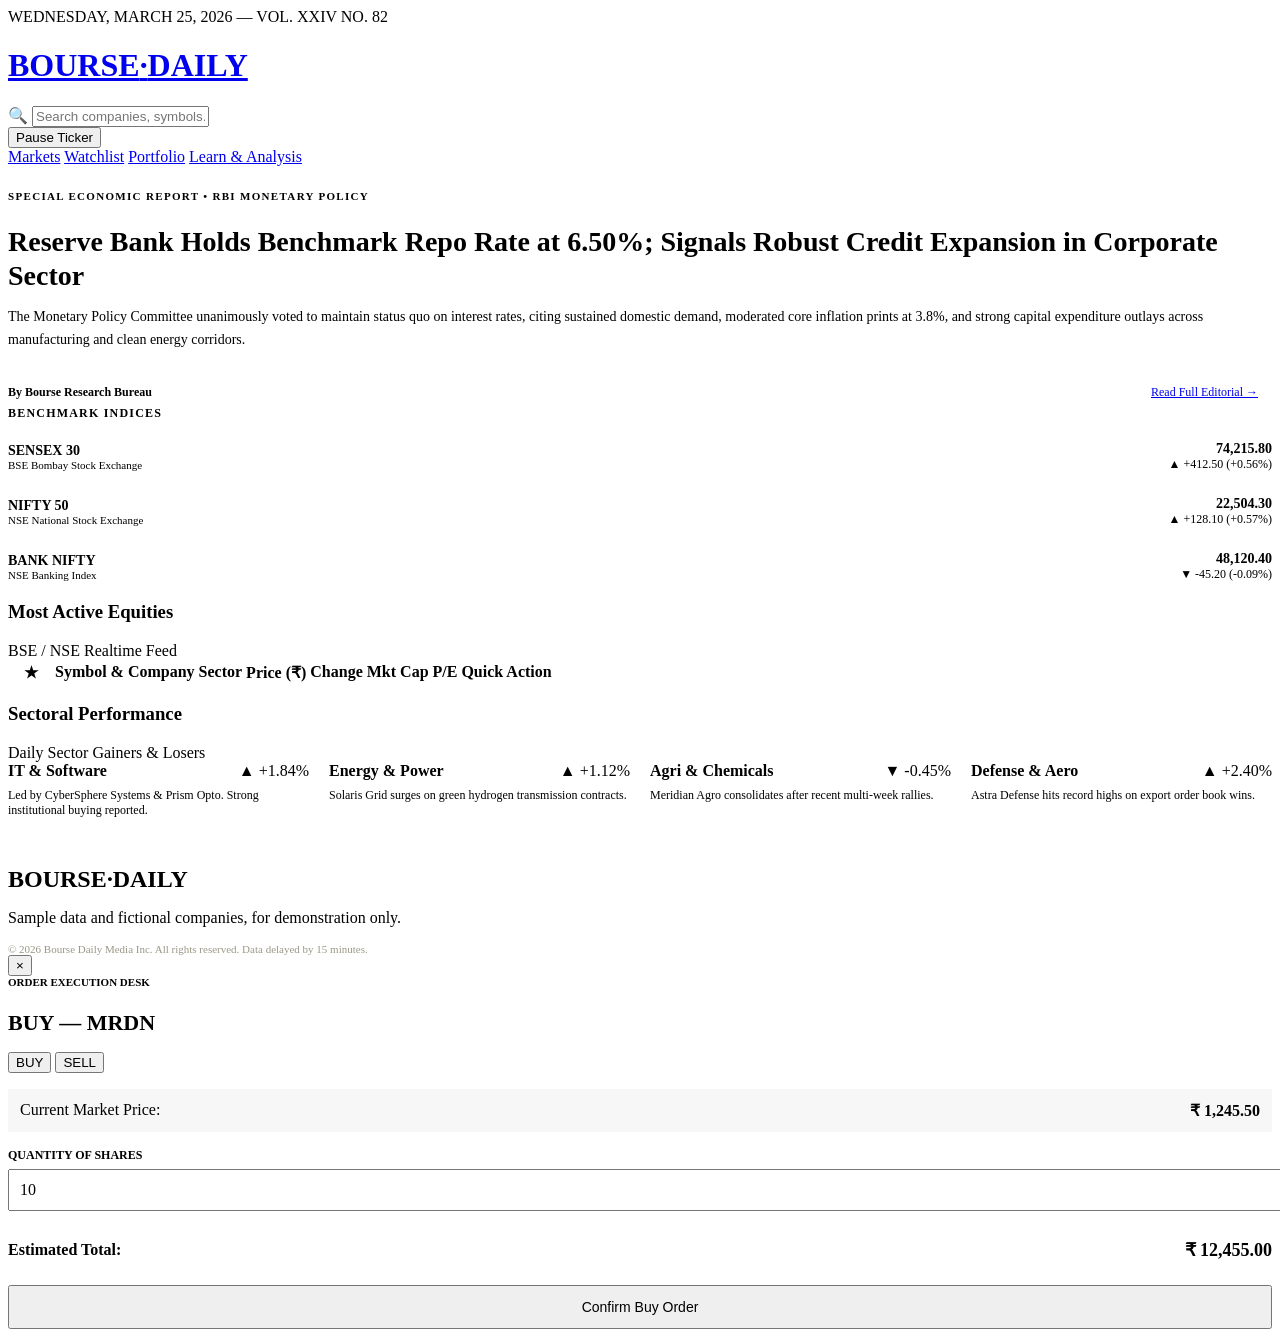
==== index.html @ 10e19539 "feat: build index.html home page with ticker, masthead, and market indices" ====
<!DOCTYPE html>
<html lang="en">
<head>
  <meta charset="UTF-8">
  <meta name="viewport" content="width=device-width, initial-scale=1.0">
  <title>BOURSE·DAILY — Financial Chronicle & Markets</title>
  <link rel="preconnect" href="https://fonts.googleapis.com">
  <link rel="preconnect" href="https://fonts.gstatic.com" crossorigin>
  <link href="https://fonts.googleapis.com/css2?family=IBM+Plex+Mono:wght@400;500;600&family=Inter:wght@400;500;600;700&family=Lora:ital,wght@0,400;0,600;0,700;1,400&family=Playfair+Display:ital,wght@0,700;0,900;1,700&display=swap" rel="stylesheet">
  <link rel="stylesheet" href="css/styles.css">
  <link rel="stylesheet" href="code/animations.css">
</head>
<body>

  <!-- TICKER BAR -->
  <div class="ticker-bar">
    <div class="ticker-track" id="ticker-track">
      <!-- Populated by JS -->
    </div>
  </div>

  <!-- MASTHEAD -->
  <header class="mast">
    <div class="wrap">
      <div class="mast-top">
        <div class="mast-date" id="current-date">WEDNESDAY, MARCH 25, 2026 — VOL. XXIV NO. 82</div>
        <a href="index.html" class="logo-link">
          <h1 class="logo">BOURSE<i>·</i>DAILY</h1>
        </a>
        <div class="mast-actions">
          <div class="search-box">
            <span class="search-icon">🔍</span>
            <input type="text" id="search-input" class="search-input" placeholder="Search companies, symbols..." autocomplete="off">
            <div id="search-dropdown" class="search-dropdown"></div>
          </div>
          <button id="sim-pause-btn" class="btn">Pause Ticker</button>
        </div>
      </div>
      <nav class="nav-bar">
        <a href="index.html" class="nav-link active">Markets</a>
        <a href="watchlist.html" class="nav-link">Watchlist</a>
        <a href="watchlist.html#portfolio" class="nav-link">Portfolio</a>
        <a href="learn.html" class="nav-link">Learn & Analysis</a>
      </nav>
    </div>
  </header>

  <!-- MAIN CONTENT -->
  <main class="wrap" style="padding-top: 24px; padding-bottom: 48px;">
    
    <!-- MARKET INDICES & LEAD STORY -->
    <div class="hero-grid">
      <!-- Lead Story Box -->
      <div class="box" style="display:flex; flex-direction:column; justify-content:space-between;">
        <div>
          <div style="font-size:11px; font-weight:600; letter-spacing:0.12em; text-transform:uppercase; color:var(--loss); margin-bottom:8px;">
            SPECIAL ECONOMIC REPORT • RBI MONETARY POLICY
          </div>
          <h2 class="serif" style="font-size: 28px; line-height: 1.2; margin-bottom: 12px;">
            Reserve Bank Holds Benchmark Repo Rate at 6.50%; Signals Robust Credit Expansion in Corporate Sector
          </h2>
          <p style="color: var(--mute); font-size: 14px; line-height: 1.6; margin-bottom: 16px;">
            The Monetary Policy Committee unanimously voted to maintain status quo on interest rates, citing sustained domestic demand, moderated core inflation prints at 3.8%, and strong capital expenditure outlays across manufacturing and clean energy corridors.
          </p>
        </div>
        <div style="display:flex; justify-content:space-between; align-items:center; border-top:1px dotted var(--line-color); padding-top:12px;">
          <span style="font-size:12px; font-weight:600;">By Bourse Research Bureau</span>
          <a href="learn.html" class="btn primary" style="padding: 6px 14px; font-size: 12px;">Read Full Editorial →</a>
        </div>
      </div>

      <!-- Market Indices Box -->
      <div class="box">
        <div style="font-size:12px; font-weight:600; text-transform:uppercase; letter-spacing:0.1em; border-bottom:1.5px solid var(--ink); padding-bottom:8px; margin-bottom:12px;">
          Benchmark Indices
        </div>
        <div style="display:flex; flex-direction:column; gap:14px;">
          <div style="display:flex; justify-content:space-between; align-items:center; border-bottom:1px dotted var(--line-color); padding-bottom:10px;">
            <div>
              <div style="font-weight:700; font-size:14px;">SENSEX 30</div>
              <div style="font-size:11px; color:var(--mute);">BSE Bombay Stock Exchange</div>
            </div>
            <div style="text-align:right;">
              <div class="mono" style="font-weight:600; font-size:14px;" data-price-symbol="SENSEX">74,215.80</div>
              <div class="mono up" style="font-size:12px;" data-change-symbol="SENSEX">▲ +412.50 (+0.56%)</div>
            </div>
          </div>
          <div style="display:flex; justify-content:space-between; align-items:center; border-bottom:1px dotted var(--line-color); padding-bottom:10px;">
            <div>
              <div style="font-weight:700; font-size:14px;">NIFTY 50</div>
              <div style="font-size:11px; color:var(--mute);">NSE National Stock Exchange</div>
            </div>
            <div style="text-align:right;">
              <div class="mono" style="font-weight:600; font-size:14px;" data-price-symbol="NIFTY">22,504.30</div>
              <div class="mono up" style="font-size:12px;" data-change-symbol="NIFTY">▲ +128.10 (+0.57%)</div>
            </div>
          </div>
          <div style="display:flex; justify-content:space-between; align-items:center;">
            <div>
              <div style="font-weight:700; font-size:14px;">BANK NIFTY</div>
              <div style="font-size:11px; color:var(--mute);">NSE Banking Index</div>
            </div>
            <div style="text-align:right;">
              <div class="mono" style="font-weight:600; font-size:14px;" data-price-symbol="BANKNIFTY">48,120.40</div>
              <div class="mono dn" style="font-size:12px;" data-change-symbol="BANKNIFTY">▼ -45.20 (-0.09%)</div>
            </div>
          </div>
        </div>
      </div>
    </div>

    <!-- ACTIVE STOCKS SECTION -->
    <div class="sec-head">
      <h3 class="sec-title">Most Active Equities</h3>
      <span class="sec-meta">BSE / NSE Realtime Feed</span>
    </div>

    <div class="box" style="padding: 0; overflow-x: auto;">
      <table>
        <thead>
          <tr>
            <th style="width: 40px;">★</th>
            <th>Symbol & Company</th>
            <th>Sector</th>
            <th style="text-align: right;">Price (₹)</th>
            <th style="text-align: right;">Change</th>
            <th style="text-align: right;">Mkt Cap</th>
            <th style="text-align: right;">P/E</th>
            <th style="text-align: center;">Quick Action</th>
          </tr>
        </thead>
        <tbody id="home-stocks-tbody">
          <!-- Populated by JS -->
        </tbody>
      </table>
    </div>

    <!-- MARKET SECTORS OVERVIEW -->
    <div class="sec-head">
      <h3 class="sec-title">Sectoral Performance</h3>
      <span class="sec-meta">Daily Sector Gainers & Losers</span>
    </div>

    <div style="display: grid; grid-template-columns: repeat(auto-fit, minmax(280px, 1fr)); gap: 20px;">
      <div class="box">
        <div style="display:flex; justify-content:space-between; align-items:center; margin-bottom:8px;">
          <strong>IT & Software</strong>
          <span class="mono up">▲ +1.84%</span>
        </div>
        <div style="font-size:12px; color:var(--mute);">Led by CyberSphere Systems & Prism Opto. Strong institutional buying reported.</div>
      </div>
      <div class="box">
        <div style="display:flex; justify-content:space-between; align-items:center; margin-bottom:8px;">
          <strong>Energy & Power</strong>
          <span class="mono up">▲ +1.12%</span>
        </div>
        <div style="font-size:12px; color:var(--mute);">Solaris Grid surges on green hydrogen transmission contracts.</div>
      </div>
      <div class="box">
        <div style="display:flex; justify-content:space-between; align-items:center; margin-bottom:8px;">
          <strong>Agri & Chemicals</strong>
          <span class="mono dn">▼ -0.45%</span>
        </div>
        <div style="font-size:12px; color:var(--mute);">Meridian Agro consolidates after recent multi-week rallies.</div>
      </div>
      <div class="box">
        <div style="display:flex; justify-content:space-between; align-items:center; margin-bottom:8px;">
          <strong>Defense & Aero</strong>
          <span class="mono up">▲ +2.40%</span>
        </div>
        <div style="font-size:12px; color:var(--mute);">Astra Defense hits record highs on export order book wins.</div>
      </div>
    </div>

  </main>

  <!-- FOOTER -->
  <footer>
    <div class="wrap">
      <div class="serif" style="font-size: 24px; font-weight: 700;">BOURSE<i>·</i>DAILY</div>
      <p class="legal">Sample data and fictional companies, for demonstration only.</p>
      <div style="font-size: 11px; color: #9B9886; margin-top: 8px;">© 2026 Bourse Daily Media Inc. All rights reserved. Data delayed by 15 minutes.</div>
    </div>
  </footer>

  <!-- BUY / SELL MODAL -->
  <div id="trade-modal" class="modal-backdrop">
    <div class="modal">
      <button id="modal-close" class="modal-close">×</button>
      <div style="font-size: 11px; font-weight: 600; text-transform: uppercase; color: var(--mute); margin-bottom: 4px;">Order Execution Desk</div>
      <h3 id="modal-title" class="serif" style="font-size: 22px; margin-bottom: 16px;">BUY — MRDN</h3>
      
      <div class="btn-group" style="width: 100%; margin-bottom: 16px;">
        <button id="tab-buy" class="active" style="flex:1;">BUY</button>
        <button id="tab-sell" style="flex:1;">SELL</button>
      </div>

      <div style="display:flex; justify-content:space-between; align-items:center; margin-bottom: 16px; padding: 12px; background: rgba(0,0,0,0.03); border: 1px solid var(--ink);">
        <span>Current Market Price:</span>
        <strong id="modal-price" class="mono" style="font-size: 16px;">₹ 1,245.50</strong>
      </div>

      <div style="margin-bottom: 16px;">
        <label style="display:block; font-size: 12px; font-weight: 600; margin-bottom: 6px;">QUANTITY OF SHARES</label>
        <input type="number" id="trade-qty" value="10" min="1" class="search-input" style="width: 100%; padding: 10px; font-family:var(--font-mono); font-size:16px;">
      </div>

      <div style="display:flex; justify-content:space-between; align-items:center; margin-bottom: 24px; padding-top: 12px; border-top: 1px dotted var(--line-color);">
        <span style="font-weight: 600;">Estimated Total:</span>
        <strong id="trade-total" class="mono" style="font-size: 18px; color: var(--ink);">₹ 12,455.00</strong>
      </div>

      <button id="submit-trade-btn" class="btn primary" style="width: 100%; padding: 12px; font-size: 14px;">Confirm Buy Order</button>
    </div>
  </div>

  <!-- SCRIPTS -->
  <script src="js/data.js"></script>
  <script src="js/charts.js"></script>
  <script src="code/animations.js"></script>
  <script>
    // Populate Ticker
    const tickerTrack = document.getElementById('ticker-track');
    if (tickerTrack && window.BourseData) {
      const items = BourseData.companies.map(c => `
        <div class="ticker-item">
          <span class="symbol">${c.symbol}</span>
          <span class="price mono" data-price-symbol="${c.symbol}">₹ ${BourseData.formatINR(c.price)}</span>
          <span class="chg ${c.change >= 0 ? 'up' : 'dn'}" data-change-symbol="${c.symbol}">${c.change >= 0 ? '▲' : '▼'} ${c.change >= 0 ? '+' : ''}${BourseData.formatINR(c.change)}</span>
        </div>
      `).join('');
      // Duplicate for infinite seamless scroll
      tickerTrack.innerHTML = items + items;
    }

    // Populate Home stocks table
    const tbody = document.getElementById('home-stocks-tbody');
    if (tbody && window.BourseData) {
      const watchlist = BourseData.Store.getWatchlist();
      tbody.innerHTML = BourseData.companies.map(c => {
        const isStarred = watchlist.includes(c.symbol);
        return `
          <tr>
            <td>
              <button class="star-btn ${isStarred ? 'starred' : ''}" data-symbol="${c.symbol}">${isStarred ? '★' : '☆'}</button>
            </td>
            <td>
              <a href="stock.html?symbol=${c.symbol}" style="text-decoration:none; color:var(--ink);">
                <strong class="mono">${c.symbol}</strong> — ${c.name}
              </a>
            </td>
            <td>${c.sector}</td>
            <td style="text-align: right;" class="mono" data-price-symbol="${c.symbol}">${BourseData.formatINR(c.price)}</td>
            <td style="text-align: right;" data-change-symbol="${c.symbol}">${BourseData.formatChange(c.change, c.changePct)}</td>
            <td style="text-align: right;" class="mono">₹ ${c.mCap}</td>
            <td style="text-align: right;" class="mono">${c.pe}</td>
            <td style="text-align: center;">
              <button class="btn" style="padding: 4px 10px; font-size: 11px;" data-trade-action="BUY" data-symbol="${c.symbol}">Trade</button>
            </td>
          </tr>
        `;
      }).join('');
    }
  </script>
</body>
</html>
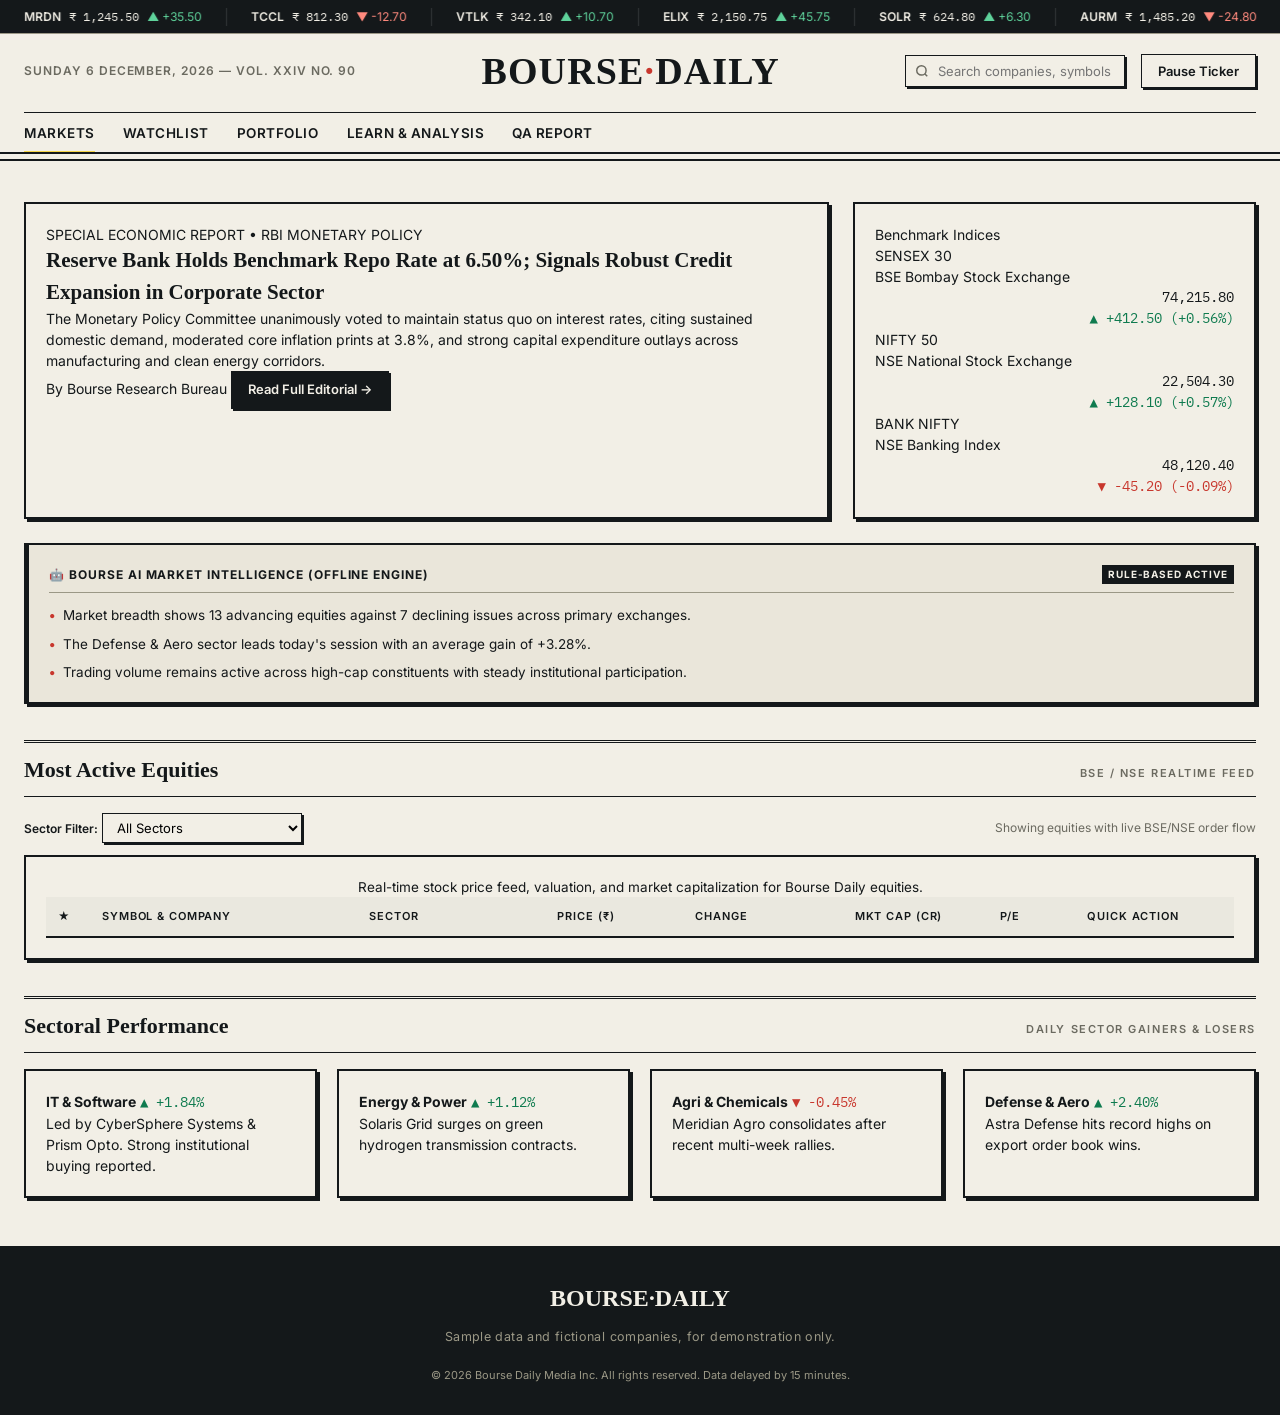
==== commit c45aa160: "feat: implement upgrade spec with AI insights engine and Ask the Analyst tool" ====
--- a/index.html
+++ b/index.html
@@ -3,130 +3,156 @@
 <head>
   <meta charset="UTF-8">
   <meta name="viewport" content="width=device-width, initial-scale=1.0">
-  <title>BOURSE·DAILY — Financial Chronicle & Markets</title>
+  <title>BOURSE·DAILY — Indian Share Market & Financial Intelligence</title>
   <link rel="preconnect" href="https://fonts.googleapis.com">
   <link rel="preconnect" href="https://fonts.gstatic.com" crossorigin>
-  <link href="https://fonts.googleapis.com/css2?family=IBM+Plex+Mono:wght@400;500;600&family=Inter:wght@400;500;600;700&family=Lora:ital,wght@0,400;0,600;0,700;1,400&family=Playfair+Display:ital,wght@0,700;0,900;1,700&display=swap" rel="stylesheet">
+  <link href="https://fonts.googleapis.com/css2?family=IBM+Plex+Mono:wght@400;500;600&family=Inter:wght@400;500;600;700&family=Playfair+Display:ital,wght@0,700;0,900;1,700&display=swap" rel="stylesheet">
   <link rel="stylesheet" href="css/styles.css">
   <link rel="stylesheet" href="code/animations.css">
 </head>
 <body>
 
+  <!-- SKIP TO CONTENT -->
+  <a href="#main-content" class="skip-link">Skip to main content</a>
+
   <!-- TICKER BAR -->
-  <div class="ticker-bar">
-    <div class="ticker-track" id="ticker-track">
-      <!-- Populated by JS -->
-    </div>
+  <div class="ticker-bar" aria-label="Market Ticker">
+    <div class="ticker-track" id="ticker-track"></div>
   </div>
 
   <!-- MASTHEAD -->
-  <header class="mast">
+  <header class="mast" role="banner">
     <div class="wrap">
       <div class="mast-top">
         <div class="mast-date" id="current-date">WEDNESDAY, MARCH 25, 2026 — VOL. XXIV NO. 82</div>
-        <a href="index.html" class="logo-link">
-          <h1 class="logo">BOURSE<i>·</i>DAILY</h1>
+        <a href="index.html" class="logo-link" aria-label="Bourse Daily Home">
+          <span class="logo font-display">BOURSE<i>·</i>DAILY</span>
         </a>
         <div class="mast-actions">
           <div class="search-box">
-            <span class="search-icon">🔍</span>
+            <label for="search-input" class="visually-hidden">Search companies and symbols</label>
+            <svg class="search-svg" width="14" height="14" viewBox="0 0 24 24" fill="none" stroke="currentColor" stroke-width="2.5" aria-hidden="true"><circle cx="11" cy="11" r="8"></circle><line x1="21" y1="21" x2="16.65" y2="16.65"></line></svg>
             <input type="text" id="search-input" class="search-input" placeholder="Search companies, symbols..." autocomplete="off">
-            <div id="search-dropdown" class="search-dropdown"></div>
-          </div>
-          <button id="sim-pause-btn" class="btn">Pause Ticker</button>
-        </div>
-      </div>
-      <nav class="nav-bar">
-        <a href="index.html" class="nav-link active">Markets</a>
+            <div id="search-dropdown" class="search-dropdown" role="listbox"></div>
+          </div>
+          <button id="sim-pause-btn" class="btn" aria-pressed="false">Pause Ticker</button>
+        </div>
+      </div>
+      <nav class="nav-bar" aria-label="Primary">
+        <a href="index.html" class="nav-link active" aria-current="page">Markets</a>
         <a href="watchlist.html" class="nav-link">Watchlist</a>
         <a href="watchlist.html#portfolio" class="nav-link">Portfolio</a>
         <a href="learn.html" class="nav-link">Learn & Analysis</a>
+        <a href="qa.html" class="nav-link">QA Report</a>
       </nav>
     </div>
   </header>
 
   <!-- MAIN CONTENT -->
-  <main class="wrap" style="padding-top: 24px; padding-bottom: 48px;">
+  <main id="main-content" class="wrap main-wrap">
     
     <!-- MARKET INDICES & LEAD STORY -->
     <div class="hero-grid">
       <!-- Lead Story Box -->
-      <div class="box" style="display:flex; flex-direction:column; justify-content:space-between;">
+      <div class="box lead-story-box">
         <div>
-          <div style="font-size:11px; font-weight:600; letter-spacing:0.12em; text-transform:uppercase; color:var(--loss); margin-bottom:8px;">
+          <div class="lead-tag">
             SPECIAL ECONOMIC REPORT • RBI MONETARY POLICY
           </div>
-          <h2 class="serif" style="font-size: 28px; line-height: 1.2; margin-bottom: 12px;">
+          <h2 class="serif lead-headline">
             Reserve Bank Holds Benchmark Repo Rate at 6.50%; Signals Robust Credit Expansion in Corporate Sector
           </h2>
-          <p style="color: var(--mute); font-size: 14px; line-height: 1.6; margin-bottom: 16px;">
+          <p class="lead-desc">
             The Monetary Policy Committee unanimously voted to maintain status quo on interest rates, citing sustained domestic demand, moderated core inflation prints at 3.8%, and strong capital expenditure outlays across manufacturing and clean energy corridors.
           </p>
         </div>
-        <div style="display:flex; justify-content:space-between; align-items:center; border-top:1px dotted var(--line-color); padding-top:12px;">
-          <span style="font-size:12px; font-weight:600;">By Bourse Research Bureau</span>
-          <a href="learn.html" class="btn primary" style="padding: 6px 14px; font-size: 12px;">Read Full Editorial →</a>
+        <div class="lead-footer">
+          <span class="lead-author">By Bourse Research Bureau</span>
+          <a href="learn.html" class="btn primary btn-sm">Read Full Editorial →</a>
         </div>
       </div>
 
       <!-- Market Indices Box -->
-      <div class="box">
-        <div style="font-size:12px; font-weight:600; text-transform:uppercase; letter-spacing:0.1em; border-bottom:1.5px solid var(--ink); padding-bottom:8px; margin-bottom:12px;">
+      <div class="box indices-box">
+        <div class="indices-header">
           Benchmark Indices
         </div>
-        <div style="display:flex; flex-direction:column; gap:14px;">
-          <div style="display:flex; justify-content:space-between; align-items:center; border-bottom:1px dotted var(--line-color); padding-bottom:10px;">
+        <div class="indices-list">
+          <div class="index-row">
             <div>
-              <div style="font-weight:700; font-size:14px;">SENSEX 30</div>
-              <div style="font-size:11px; color:var(--mute);">BSE Bombay Stock Exchange</div>
+              <div class="index-name">SENSEX 30</div>
+              <div class="index-exchange">BSE Bombay Stock Exchange</div>
             </div>
             <div style="text-align:right;">
-              <div class="mono" style="font-weight:600; font-size:14px;" data-price-symbol="SENSEX">74,215.80</div>
-              <div class="mono up" style="font-size:12px;" data-change-symbol="SENSEX">▲ +412.50 (+0.56%)</div>
-            </div>
-          </div>
-          <div style="display:flex; justify-content:space-between; align-items:center; border-bottom:1px dotted var(--line-color); padding-bottom:10px;">
+              <div class="mono index-price" data-price-symbol="SENSEX">74,215.80</div>
+              <div class="mono up index-chg" data-change-symbol="SENSEX">▲ +412.50 (+0.56%)</div>
+            </div>
+          </div>
+          <div class="index-row">
             <div>
-              <div style="font-weight:700; font-size:14px;">NIFTY 50</div>
-              <div style="font-size:11px; color:var(--mute);">NSE National Stock Exchange</div>
+              <div class="index-name">NIFTY 50</div>
+              <div class="index-exchange">NSE National Stock Exchange</div>
             </div>
             <div style="text-align:right;">
-              <div class="mono" style="font-weight:600; font-size:14px;" data-price-symbol="NIFTY">22,504.30</div>
-              <div class="mono up" style="font-size:12px;" data-change-symbol="NIFTY">▲ +128.10 (+0.57%)</div>
-            </div>
-          </div>
-          <div style="display:flex; justify-content:space-between; align-items:center;">
+              <div class="mono index-price" data-price-symbol="NIFTY">22,504.30</div>
+              <div class="mono up index-chg" data-change-symbol="NIFTY">▲ +128.10 (+0.57%)</div>
+            </div>
+          </div>
+          <div class="index-row last">
             <div>
-              <div style="font-weight:700; font-size:14px;">BANK NIFTY</div>
-              <div style="font-size:11px; color:var(--mute);">NSE Banking Index</div>
+              <div class="index-name">BANK NIFTY</div>
+              <div class="index-exchange">NSE Banking Index</div>
             </div>
             <div style="text-align:right;">
-              <div class="mono" style="font-weight:600; font-size:14px;" data-price-symbol="BANKNIFTY">48,120.40</div>
-              <div class="mono dn" style="font-size:12px;" data-change-symbol="BANKNIFTY">▼ -45.20 (-0.09%)</div>
-            </div>
-          </div>
-        </div>
-      </div>
+              <div class="mono index-price" data-price-symbol="BANKNIFTY">48,120.40</div>
+              <div class="mono dn index-chg" data-change-symbol="BANKNIFTY">▼ -45.20 (-0.09%)</div>
+            </div>
+          </div>
+        </div>
+      </div>
+    </div>
+
+    <!-- AI MARKET INSIGHTS CARD -->
+    <div class="box ai-insights-card">
+      <div class="ai-insights-header">
+        <span>🤖 Bourse AI Market Intelligence (Offline Engine)</span>
+        <span class="ai-badge">Rule-Based Active</span>
+      </div>
+      <ul id="market-ai-insights-list" class="ai-insights-list">
+        <!-- Populated by JS -->
+      </ul>
     </div>
 
     <!-- ACTIVE STOCKS SECTION -->
     <div class="sec-head">
-      <h3 class="sec-title">Most Active Equities</h3>
+      <h2 class="sec-title">Most Active Equities</h2>
       <span class="sec-meta">BSE / NSE Realtime Feed</span>
     </div>
 
-    <div class="box" style="padding: 0; overflow-x: auto;">
-      <table>
+    <!-- Table Toolbar: Sector Filter & Sorting -->
+    <div class="table-toolbar">
+      <div class="filter-group">
+        <label for="sector-filter" style="font-size:12px; font-weight:600;">Sector Filter:</label>
+        <select id="sector-filter" class="search-input" style="width: 200px; padding: 5px 10px;">
+          <option value="ALL">All Sectors</option>
+        </select>
+      </div>
+      <div style="font-size:12px; color:var(--mute);">Showing equities with live BSE/NSE order flow</div>
+    </div>
+
+    <div class="box table-box">
+      <table aria-label="Most Active Equities">
+        <caption>Real-time stock price feed, valuation, and market capitalization for Bourse Daily equities.</caption>
         <thead>
           <tr>
-            <th style="width: 40px;">★</th>
-            <th>Symbol & Company</th>
-            <th>Sector</th>
-            <th style="text-align: right;">Price (₹)</th>
-            <th style="text-align: right;">Change</th>
-            <th style="text-align: right;">Mkt Cap</th>
-            <th style="text-align: right;">P/E</th>
-            <th style="text-align: center;">Quick Action</th>
+            <th scope="col" style="width: 44px;">★</th>
+            <th scope="col">Symbol & Company</th>
+            <th scope="col">Sector</th>
+            <th scope="col" style="text-align: right;" aria-sort="none">Price (₹)</th>
+            <th scope="col" style="text-align: right;">Change</th>
+            <th scope="col" style="text-align: right;">Mkt Cap (Cr)</th>
+            <th scope="col" style="text-align: right;">P/E</th>
+            <th scope="col" style="text-align: center;">Quick Action</th>
           </tr>
         </thead>
         <tbody id="home-stocks-tbody">
@@ -137,75 +163,75 @@
 
     <!-- MARKET SECTORS OVERVIEW -->
     <div class="sec-head">
-      <h3 class="sec-title">Sectoral Performance</h3>
+      <h2 class="sec-title">Sectoral Performance</h2>
       <span class="sec-meta">Daily Sector Gainers & Losers</span>
     </div>
 
-    <div style="display: grid; grid-template-columns: repeat(auto-fit, minmax(280px, 1fr)); gap: 20px;">
-      <div class="box">
-        <div style="display:flex; justify-content:space-between; align-items:center; margin-bottom:8px;">
+    <div class="sectors-grid">
+      <div class="box sector-box">
+        <div class="sector-row">
           <strong>IT & Software</strong>
           <span class="mono up">▲ +1.84%</span>
         </div>
-        <div style="font-size:12px; color:var(--mute);">Led by CyberSphere Systems & Prism Opto. Strong institutional buying reported.</div>
-      </div>
-      <div class="box">
-        <div style="display:flex; justify-content:space-between; align-items:center; margin-bottom:8px;">
+        <div class="sector-desc">Led by CyberSphere Systems & Prism Opto. Strong institutional buying reported.</div>
+      </div>
+      <div class="box sector-box">
+        <div class="sector-row">
           <strong>Energy & Power</strong>
           <span class="mono up">▲ +1.12%</span>
         </div>
-        <div style="font-size:12px; color:var(--mute);">Solaris Grid surges on green hydrogen transmission contracts.</div>
-      </div>
-      <div class="box">
-        <div style="display:flex; justify-content:space-between; align-items:center; margin-bottom:8px;">
+        <div class="sector-desc">Solaris Grid surges on green hydrogen transmission contracts.</div>
+      </div>
+      <div class="box sector-box">
+        <div class="sector-row">
           <strong>Agri & Chemicals</strong>
           <span class="mono dn">▼ -0.45%</span>
         </div>
-        <div style="font-size:12px; color:var(--mute);">Meridian Agro consolidates after recent multi-week rallies.</div>
-      </div>
-      <div class="box">
-        <div style="display:flex; justify-content:space-between; align-items:center; margin-bottom:8px;">
+        <div class="sector-desc">Meridian Agro consolidates after recent multi-week rallies.</div>
+      </div>
+      <div class="box sector-box">
+        <div class="sector-row">
           <strong>Defense & Aero</strong>
           <span class="mono up">▲ +2.40%</span>
         </div>
-        <div style="font-size:12px; color:var(--mute);">Astra Defense hits record highs on export order book wins.</div>
+        <div class="sector-desc">Astra Defense hits record highs on export order book wins.</div>
       </div>
     </div>
 
   </main>
 
   <!-- FOOTER -->
-  <footer>
-    <div class="wrap">
-      <div class="serif" style="font-size: 24px; font-weight: 700;">BOURSE<i>·</i>DAILY</div>
+  <footer role="contentinfo">
+    <div class="wrap footer-wrap">
+      <div class="serif footer-logo">BOURSE<i>·</i>DAILY</div>
       <p class="legal">Sample data and fictional companies, for demonstration only.</p>
-      <div style="font-size: 11px; color: #9B9886; margin-top: 8px;">© 2026 Bourse Daily Media Inc. All rights reserved. Data delayed by 15 minutes.</div>
+      <div class="footer-copy">© 2026 Bourse Daily Media Inc. All rights reserved. Data delayed by 15 minutes.</div>
     </div>
   </footer>
 
   <!-- BUY / SELL MODAL -->
-  <div id="trade-modal" class="modal-backdrop">
+  <div id="trade-modal" class="modal-backdrop" role="dialog" aria-modal="true" aria-hidden="true" aria-labelledby="modal-title">
     <div class="modal">
-      <button id="modal-close" class="modal-close">×</button>
-      <div style="font-size: 11px; font-weight: 600; text-transform: uppercase; color: var(--mute); margin-bottom: 4px;">Order Execution Desk</div>
-      <h3 id="modal-title" class="serif" style="font-size: 22px; margin-bottom: 16px;">BUY — MRDN</h3>
+      <button id="modal-close" class="modal-close" aria-label="Close modal">×</button>
+      <div class="modal-subtitle">Order Execution Desk</div>
+      <h3 id="modal-title" class="serif modal-heading">BUY — MRDN</h3>
       
-      <div class="btn-group" style="width: 100%; margin-bottom: 16px;">
-        <button id="tab-buy" class="active" style="flex:1;">BUY</button>
-        <button id="tab-sell" style="flex:1;">SELL</button>
-      </div>
-
-      <div style="display:flex; justify-content:space-between; align-items:center; margin-bottom: 16px; padding: 12px; background: rgba(0,0,0,0.03); border: 1px solid var(--ink);">
+      <div class="btn-group modal-tabs" role="tablist">
+        <button id="tab-buy" class="active" role="tab" aria-selected="true" style="flex:1;">BUY</button>
+        <button id="tab-sell" role="tab" aria-selected="false" style="flex:1;">SELL</button>
+      </div>
+
+      <div class="modal-price-box">
         <span>Current Market Price:</span>
         <strong id="modal-price" class="mono" style="font-size: 16px;">₹ 1,245.50</strong>
       </div>
 
       <div style="margin-bottom: 16px;">
-        <label style="display:block; font-size: 12px; font-weight: 600; margin-bottom: 6px;">QUANTITY OF SHARES</label>
+        <label for="trade-qty" style="display:block; font-size: 12px; font-weight: 600; margin-bottom: 6px;">QUANTITY OF SHARES</label>
         <input type="number" id="trade-qty" value="10" min="1" class="search-input" style="width: 100%; padding: 10px; font-family:var(--font-mono); font-size:16px;">
       </div>
 
-      <div style="display:flex; justify-content:space-between; align-items:center; margin-bottom: 24px; padding-top: 12px; border-top: 1px dotted var(--line-color);">
+      <div class="modal-total-row">
         <span style="font-weight: 600;">Estimated Total:</span>
         <strong id="trade-total" class="mono" style="font-size: 18px; color: var(--ink);">₹ 12,455.00</strong>
       </div>
@@ -217,32 +243,50 @@
   <!-- SCRIPTS -->
   <script src="js/data.js"></script>
   <script src="js/charts.js"></script>
+  <script src="js/insights.js"></script>
+  <script src="js/ai-bridge.js"></script>
   <script src="code/animations.js"></script>
+  <script src="js/app.js"></script>
   <script>
-    // Populate Ticker
-    const tickerTrack = document.getElementById('ticker-track');
-    if (tickerTrack && window.BourseData) {
-      const items = BourseData.companies.map(c => `
-        <div class="ticker-item">
-          <span class="symbol">${c.symbol}</span>
-          <span class="price mono" data-price-symbol="${c.symbol}">₹ ${BourseData.formatINR(c.price)}</span>
-          <span class="chg ${c.change >= 0 ? 'up' : 'dn'}" data-change-symbol="${c.symbol}">${c.change >= 0 ? '▲' : '▼'} ${c.change >= 0 ? '+' : ''}${BourseData.formatINR(c.change)}</span>
-        </div>
-      `).join('');
-      // Duplicate for infinite seamless scroll
-      tickerTrack.innerHTML = items + items;
+    // Populate AI Insights
+    const aiList = document.getElementById('market-ai-insights-list');
+    if (aiList && window.BourseInsights) {
+      const insights = BourseInsights.forMarket();
+      aiList.innerHTML = insights.map(i => `<li class="ai-insight-item"><span>•</span> ${i.text}</li>`).join('');
     }
 
-    // Populate Home stocks table
-    const tbody = document.getElementById('home-stocks-tbody');
-    if (tbody && window.BourseData) {
+    // Populate sector dropdown filter
+    const sectorFilter = document.getElementById('sector-filter');
+    if (sectorFilter && window.BourseData) {
+      const sectors = [...new Set(BourseData.companies.map(c => c.sector))].sort();
+      sectors.forEach(s => {
+        const opt = document.createElement('option');
+        opt.value = s;
+        opt.textContent = s;
+        sectorFilter.appendChild(opt);
+      });
+      sectorFilter.addEventListener('change', renderHomeStocks);
+    }
+
+    // Render Home Stocks Table
+    window.renderHomeStocks = function() {
+      const tbody = document.getElementById('home-stocks-tbody');
+      if (!tbody || !window.BourseData) return;
       const watchlist = BourseData.Store.getWatchlist();
-      tbody.innerHTML = BourseData.companies.map(c => {
+      const holdings = BourseData.Store.getHoldings();
+      const selectedSector = sectorFilter ? sectorFilter.value : 'ALL';
+
+      const filtered = BourseData.companies.filter(c => selectedSector === 'ALL' || c.sector === selectedSector);
+
+      tbody.innerHTML = filtered.map(c => {
         const isStarred = watchlist.includes(c.symbol);
+        const holding = holdings.find(h => h.symbol === c.symbol);
+        const hasHolding = holding && holding.qty > 0;
+
         return `
           <tr>
             <td>
-              <button class="star-btn ${isStarred ? 'starred' : ''}" data-symbol="${c.symbol}">${isStarred ? '★' : '☆'}</button>
+              <button class="star-btn ${isStarred ? 'starred' : ''}" data-symbol="${c.symbol}" aria-label="${isStarred ? 'Remove ' + c.symbol + ' from Watchlist' : 'Add ' + c.symbol + ' to Watchlist'}" aria-pressed="${isStarred}">${isStarred ? '★' : '☆'}</button>
             </td>
             <td>
               <a href="stock.html?symbol=${c.symbol}" style="text-decoration:none; color:var(--ink);">
@@ -252,15 +296,20 @@
             <td>${c.sector}</td>
             <td style="text-align: right;" class="mono" data-price-symbol="${c.symbol}">${BourseData.formatINR(c.price)}</td>
             <td style="text-align: right;" data-change-symbol="${c.symbol}">${BourseData.formatChange(c.change, c.changePct)}</td>
-            <td style="text-align: right;" class="mono">₹ ${c.mCap}</td>
-            <td style="text-align: right;" class="mono">${c.pe}</td>
+            <td style="text-align: right;" class="mono">₹ ${BourseData.formatINR(c.mCapNum || 0, 0)} Cr</td>
+            <td style="text-align: right;" class="mono">${c.pe < 0 ? '<span title="Company is loss-making">NM</span>' : c.pe}</td>
             <td style="text-align: center;">
-              <button class="btn" style="padding: 4px 10px; font-size: 11px;" data-trade-action="BUY" data-symbol="${c.symbol}">Trade</button>
+              <div style="display:inline-flex; gap:4px; justify-content:center;">
+                <button class="btn" style="padding: 4px 8px; font-size: 11px;" data-trade-action="BUY" data-symbol="${c.symbol}">Buy</button>
+                ${hasHolding ? `<button class="btn" style="padding: 4px 8px; font-size: 11px;" data-trade-action="SELL" data-symbol="${c.symbol}">Sell</button>` : ''}
+              </div>
             </td>
           </tr>
         `;
       }).join('');
-    }
+    };
+
+    renderHomeStocks();
   </script>
 </body>
 </html>
--- a/css/styles.css
+++ b/css/styles.css
@@ -0,0 +1,678 @@
+/* ==========================================================================
+   BOURSE·DAILY — css/styles.css (Upgraded Master Stylesheet)
+   ========================================================================== */
+
+/* Design tokens / Variables */
+:root {
+  --paper: #F2EFE6;
+  --paper-rgb: 242, 239, 230;
+  --ink: #14181A;
+  --ink-rgb: 20, 24, 26;
+  --yellow: #F5D547;
+  --yellow-rgb: 245, 213, 71;
+  --gain: #0F7B4F;
+  --gain-rgb: 15, 123, 79;
+  --loss: #C8372D;
+  --loss-rgb: 200, 55, 45;
+  --mute: #6B6A60;
+  --mute-rgb: 107, 106, 96;
+  --line-color: #9B9886;
+  --shadow: 3px 3px 0 var(--ink);
+  --shadow-lg: 5px 5px 0 var(--ink);
+  --shadow-sm: 2px 2px 0 var(--ink);
+  --font-serif: Lora, serif;
+  --font-display: 'Playfair Display', Lora, serif;
+  --font-sans: Inter, sans-serif;
+  --font-mono: 'IBM Plex Mono', 'DejaVu Sans Mono', monospace;
+}
+
+/* Base resets & box sizing */
+*, *::before, *::after {
+  box-sizing: border-box;
+  margin: 0;
+  padding: 0;
+}
+
+html {
+  background-color: var(--paper);
+  color: var(--ink);
+  font-family: var(--font-sans);
+  font-size: 14px;
+  line-height: 1.5;
+  -webkit-text-size-adjust: 100%;
+  scroll-behavior: smooth;
+}
+
+body {
+  background-color: var(--paper);
+  color: var(--ink);
+  min-height: 100vh;
+  display: flex;
+  flex-direction: column;
+  overflow-x: hidden;
+}
+
+/* Skip link for accessibility */
+.skip-link {
+  position: absolute;
+  top: -40px;
+  left: 0;
+  background: var(--yellow);
+  color: var(--ink);
+  padding: 8px 16px;
+  z-index: 3000;
+  font-weight: 700;
+  text-decoration: none;
+  border: 2px solid var(--ink);
+  transition: top 0.2s ease;
+}
+.skip-link:focus {
+  top: 0;
+}
+
+/* Visually hidden helper */
+.visually-hidden {
+  position: absolute;
+  width: 1px;
+  height: 1px;
+  padding: 0;
+  margin: -1px;
+  overflow: hidden;
+  clip: rect(0, 0, 0, 0);
+  white-space: nowrap;
+  border: 0;
+}
+
+/* Typography helpers */
+.serif { font-family: var(--font-serif); }
+.display { font-family: var(--font-display); }
+.mono { font-family: var(--font-mono); font-variant-numeric: tabular-nums; }
+.up { color: var(--gain); }
+.dn { color: var(--loss); }
+
+/* Layout container */
+.wrap {
+  max-width: 1440px;
+  margin: 0 auto;
+  padding: 0 24px;
+  width: 100%;
+}
+
+.main-wrap {
+  padding-top: 24px;
+  padding-bottom: 48px;
+  flex: 1;
+}
+
+@media (max-width: 768px) {
+  .wrap { padding: 0 16px; }
+}
+
+/* ==========================================================================
+   TICKER BAR
+   ========================================================================== */
+.ticker-bar {
+  background-color: var(--ink);
+  color: var(--paper);
+  height: 34px;
+  overflow: hidden;
+  position: relative;
+  display: flex;
+  align-items: center;
+  border-bottom: 1px solid var(--line-color);
+  font-size: 12px;
+}
+.ticker-track {
+  display: flex;
+  white-space: nowrap;
+  animation: tickerScroll 35s linear infinite;
+  will-change: transform;
+}
+.ticker-track:hover {
+  animation-play-state: paused;
+}
+.ticker-item {
+  padding: 0 24px;
+  border-right: 1px solid rgba(255,255,255,0.15);
+  display: inline-flex;
+  gap: 8px;
+  align-items: center;
+}
+.ticker-item .symbol { font-weight: 600; color: var(--paper); }
+.ticker-item .price { font-family: var(--font-mono); }
+.ticker-item .chg.up { color: #5FD29B; }
+.ticker-item .chg.dn { color: #FF8A7E; }
+
+@keyframes tickerScroll {
+  0% { transform: translateX(0); }
+  100% { transform: translateX(-50%); }
+}
+
+@media (prefers-reduced-motion: reduce) {
+  .ticker-track { animation: none; overflow-x: auto; }
+}
+
+/* ==========================================================================
+   MASTHEAD / HEADER
+   ========================================================================== */
+header.mast {
+  background-color: var(--paper);
+  border-bottom: 2px solid var(--ink);
+  padding: 18px 0 0;
+  box-shadow: 0 5px 0 var(--paper), 0 7px 0 var(--ink);
+  position: sticky;
+  top: 0;
+  z-index: 100;
+}
+
+.mast-top {
+  display: flex;
+  justify-content: space-between;
+  align-items: center;
+  padding-bottom: 12px;
+}
+
+.mast-date {
+  font-size: 12px;
+  font-weight: 600;
+  letter-spacing: 0.08em;
+  text-transform: uppercase;
+  color: var(--mute);
+}
+
+.logo-link {
+  text-decoration: none;
+  color: var(--ink);
+}
+
+.logo {
+  font-family: var(--font-serif);
+  font-weight: 700;
+  font-size: 38px;
+  letter-spacing: 0.03em;
+  line-height: 1;
+}
+.logo i {
+  font-style: normal;
+  color: var(--loss);
+}
+
+.mast-actions {
+  display: flex;
+  align-items: center;
+  gap: 16px;
+}
+
+/* Search container & dropdown */
+.search-box {
+  position: relative;
+  display: flex;
+  align-items: center;
+}
+
+.search-input {
+  background: var(--paper);
+  border: 1.5px solid var(--ink);
+  padding: 7px 12px 7px 32px;
+  font-family: var(--font-sans);
+  font-size: 13px;
+  width: 220px;
+  box-shadow: var(--shadow-sm);
+  transition: width 0.2s ease, border-color 0.2s ease;
+}
+.search-input:focus {
+  outline: none;
+  border-color: var(--ink);
+  background: #FFF;
+  width: 260px;
+}
+.search-svg {
+  position: absolute;
+  left: 10px;
+  top: 50%;
+  transform: translateY(-50%);
+  color: var(--mute);
+  pointer-events: none;
+}
+
+.search-dropdown {
+  position: absolute;
+  top: calc(100% + 4px);
+  left: 0;
+  right: 0;
+  background: var(--paper);
+  border: 2px solid var(--ink);
+  box-shadow: var(--shadow);
+  z-index: 200;
+  max-height: 320px;
+  overflow-y: auto;
+  display: none;
+}
+.search-dropdown.active {
+  display: block;
+}
+.search-item {
+  padding: 9px 12px;
+  display: flex;
+  justify-content: space-between;
+  align-items: center;
+  border-bottom: 1px dotted var(--line-color);
+  cursor: pointer;
+  text-decoration: none;
+  color: var(--ink);
+}
+.search-item:hover, .search-item.highlighted {
+  background: var(--yellow);
+  color: var(--ink);
+}
+.search-item:hover *, .search-item.highlighted * {
+  color: var(--ink) !important;
+}
+
+/* Navigation bar */
+.nav-bar {
+  display: flex;
+  gap: 28px;
+  border-top: 1px solid var(--ink);
+  margin-top: 10px;
+  overflow-x: auto;
+}
+.nav-link {
+  padding: 10px 0 9px;
+  font-weight: 600;
+  font-size: 13.5px;
+  letter-spacing: 0.04em;
+  text-transform: uppercase;
+  color: var(--ink);
+  text-decoration: none;
+  position: relative;
+  white-space: nowrap;
+}
+.nav-link:hover, .nav-link.active {
+  color: var(--ink);
+}
+.nav-link::after {
+  content: '';
+  position: absolute;
+  bottom: -2px;
+  left: 0;
+  width: 0;
+  height: 3px;
+  background: var(--yellow);
+  transition: width 0.2s ease;
+}
+.nav-link:hover::after, .nav-link.active::after {
+  width: 100%;
+}
+
+/* ==========================================================================
+   BUTTONS & CONTROLS
+   ========================================================================== */
+.btn {
+  background: var(--paper);
+  border: 1.5px solid var(--ink);
+  padding: 8px 16px;
+  font-family: var(--font-sans);
+  font-weight: 600;
+  font-size: 13px;
+  cursor: pointer;
+  box-shadow: var(--shadow-sm);
+  display: inline-flex;
+  align-items: center;
+  justify-content: center;
+  gap: 8px;
+  text-decoration: none;
+  color: var(--ink);
+  transition: transform 0.1s ease, box-shadow 0.1s ease, background 0.1s ease;
+  position: relative;
+  overflow: hidden;
+}
+.btn::before {
+  content: '';
+  position: absolute;
+  top: 0; left: -100%; width: 100%; height: 100%;
+  background: var(--yellow);
+  transition: transform 0.25s ease;
+  z-index: 0;
+}
+.btn > * {
+  position: relative;
+  z-index: 1;
+}
+.btn:hover::before {
+  transform: translateX(100%);
+}
+.btn:hover {
+  background: var(--yellow);
+  color: var(--ink);
+}
+.btn:active {
+  transform: translate(2px, 2px);
+  box-shadow: 1px 1px 0 var(--ink);
+}
+.btn.primary, .btn.g {
+  background: var(--ink);
+  color: var(--paper);
+  border-color: var(--ink);
+}
+.btn.primary::before, .btn.g::before {
+  background: var(--yellow);
+}
+.btn.primary:hover, .btn.g:hover {
+  background: var(--yellow);
+  color: var(--ink);
+}
+
+.btn-group {
+  display: inline-flex;
+  border: 1.5px solid var(--ink);
+  box-shadow: var(--shadow-sm);
+  background: var(--paper);
+}
+.btn-group button {
+  background: transparent;
+  border: none;
+  border-right: 1.5px solid var(--ink);
+  padding: 6px 12px;
+  font-weight: 600;
+  font-size: 12px;
+  cursor: pointer;
+  font-family: var(--font-sans);
+  color: var(--ink);
+}
+.btn-group button:last-child {
+  border-right: none;
+}
+.btn-group button:hover, .btn-group button.active {
+  background: var(--yellow);
+  color: var(--ink);
+}
+
+/* Focus styles for accessibility */
+button:focus-visible, a:focus-visible, input:focus-visible, select:focus-visible {
+  outline: 2px solid var(--ink);
+  outline-offset: 2px;
+  background-color: var(--yellow) !important;
+  color: var(--ink) !important;
+}
+
+/* ==========================================================================
+   CARDS, BOXES & TABLES
+   ========================================================================== */
+.box {
+  background: var(--paper);
+  border: 2px solid var(--ink);
+  padding: 20px;
+  box-shadow: var(--shadow);
+  position: relative;
+}
+
+.sec-head {
+  border-top: 3px double var(--ink);
+  border-bottom: 1px solid var(--ink);
+  padding: 10px 0;
+  margin: 36px 0 16px;
+  display: flex;
+  justify-content: space-between;
+  align-items: baseline;
+}
+.sec-title {
+  font-family: var(--font-serif);
+  font-weight: 700;
+  font-size: 22px;
+}
+.sec-meta {
+  font-size: 11px;
+  font-weight: 600;
+  letter-spacing: 0.14em;
+  text-transform: uppercase;
+  color: var(--mute);
+}
+
+table {
+  width: 100%;
+  border-collapse: collapse;
+  font-size: 13.5px;
+}
+th, td {
+  padding: 11px 12px;
+  text-align: left;
+  border-bottom: 1px dotted var(--line-color);
+}
+th {
+  font-weight: 600;
+  font-size: 11px;
+  letter-spacing: 0.08em;
+  text-transform: uppercase;
+  border-bottom: 2px solid var(--ink);
+  background: rgba(0,0,0,0.03);
+}
+tbody tr {
+  transition: background 0.15s ease;
+  position: relative;
+}
+tbody tr:hover {
+  background: rgba(245,213,71,0.22);
+}
+
+/* ==========================================================================
+   AI INSIGHTS CARDS
+   ========================================================================== */
+.ai-insights-card {
+  margin-top: 24px;
+  background: #EAE6DA;
+  border-left: 5px solid var(--ink);
+}
+.ai-insights-header {
+  display: flex;
+  justify-content: space-between;
+  align-items: center;
+  font-size: 12px;
+  font-weight: 700;
+  text-transform: uppercase;
+  letter-spacing: 0.08em;
+  border-bottom: 1px solid var(--line-color);
+  padding-bottom: 8px;
+  margin-bottom: 12px;
+}
+.ai-badge {
+  background: var(--ink);
+  color: var(--paper);
+  padding: 2px 6px;
+  font-size: 10px;
+}
+.ai-insights-list {
+  list-style: none;
+  display: flex;
+  flex-direction: column;
+  gap: 8px;
+  font-size: 13.5px;
+}
+.ai-insight-item {
+  display: flex;
+  gap: 8px;
+  align-items: flex-start;
+  line-height: 1.5;
+}
+.ai-insight-item span {
+  color: var(--loss);
+  font-weight: bold;
+}
+
+/* ==========================================================================
+   MODAL
+   ========================================================================== */
+.modal-backdrop {
+  position: fixed;
+  inset: 0;
+  background: rgba(20, 24, 26, 0.65);
+  display: flex;
+  align-items: center;
+  justify-content: center;
+  z-index: 1000;
+  opacity: 0;
+  visibility: hidden;
+  transition: opacity 0.2s ease, visibility 0.2s ease;
+}
+.modal-backdrop.open {
+  opacity: 1;
+  visibility: visible;
+}
+.modal {
+  background: var(--paper);
+  border: 2.5px solid var(--ink);
+  box-shadow: var(--shadow-lg);
+  width: 100%;
+  max-width: 480px;
+  padding: 28px;
+  position: relative;
+  transform: translateY(8px) scale(0.96);
+  transition: transform 0.2s ease;
+}
+.modal-backdrop.open .modal {
+  transform: translateY(0) scale(1);
+}
+.modal-close {
+  position: absolute;
+  top: 16px;
+  right: 16px;
+  background: none;
+  border: 1.5px solid var(--ink);
+  width: 30px;
+  height: 30px;
+  font-weight: 700;
+  cursor: pointer;
+  display: flex;
+  align-items: center;
+  justify-content: center;
+  box-shadow: var(--shadow-sm);
+}
+.modal-close:hover {
+  background: var(--yellow);
+}
+
+/* ==========================================================================
+   TOAST / NOTIFICATIONS
+   ========================================================================== */
+.toast-container {
+  position: fixed;
+  bottom: 24px;
+  right: 24px;
+  z-index: 2000;
+  display: flex;
+  flex-direction: column;
+  gap: 12px;
+  pointer-events: none;
+}
+.toast {
+  background: var(--ink);
+  color: var(--paper);
+  border: 2px solid var(--paper);
+  box-shadow: var(--shadow-lg);
+  padding: 12px 18px;
+  font-size: 13px;
+  display: flex;
+  align-items: center;
+  gap: 12px;
+  pointer-events: auto;
+  transform: translateY(16px);
+  opacity: 0;
+  animation: toastIn 0.3s cubic-bezier(0.16, 1, 0.3, 1) forwards;
+}
+.toast.out {
+  animation: toastOut 0.25s ease forwards;
+}
+.toast button {
+  background: var(--yellow);
+  border: none;
+  color: var(--ink);
+  font-weight: 700;
+  padding: 3px 8px;
+  font-size: 11px;
+  cursor: pointer;
+  text-transform: uppercase;
+}
+
+@keyframes toastIn {
+  to { transform: translateY(0); opacity: 1; }
+}
+@keyframes toastOut {
+  to { transform: translateY(12px); opacity: 0; }
+}
+
+/* ==========================================================================
+   FOOTER
+   ========================================================================== */
+footer {
+  margin-top: auto;
+  border-top: 2px solid var(--ink);
+  background: var(--ink);
+  color: var(--paper);
+  padding: 32px 0;
+  text-align: center;
+  font-size: 12.5px;
+}
+.footer-wrap {
+  display: flex;
+  flex-direction: column;
+  align-items: center;
+  gap: 12px;
+}
+.footer-logo {
+  font-size: 24px;
+  font-weight: 700;
+}
+.footer-copy {
+  font-size: 11px;
+  color: #9B9886;
+  margin-top: 8px;
+}
+footer p.legal {
+  color: #9B9886;
+  letter-spacing: 0.03em;
+}
+
+/* ==========================================================================
+   PAGE-SPECIFIC STYLING HELPERS
+   ========================================================================== */
+.hero-grid {
+  display: grid;
+  grid-template-columns: 2fr 1fr;
+  gap: 24px;
+  margin-top: 24px;
+}
+@media (max-width: 1024px) {
+  .hero-grid { grid-template-columns: 1fr; }
+}
+
+.stock-header-grid {
+  display: grid;
+  grid-template-columns: 1fr auto;
+  gap: 20px;
+  align-items: start;
+  margin-top: 20px;
+}
+@media (max-width: 768px) {
+  .stock-header-grid { grid-template-columns: 1fr; }
+}
+
+.table-toolbar {
+  display: flex;
+  justify-content: space-between;
+  align-items: center;
+  margin-bottom: 12px;
+}
+
+.sectors-grid {
+  display: grid;
+  grid-template-columns: repeat(auto-fit, minmax(280px, 1fr));
+  gap: 20px;
+}
+
+/* Responsive utilities */
+@media (max-width: 1024px) {
+  .desktop-only { display: none !important; }
+}
+@media (min-width: 1025px) {
+  .mobile-only { display: none !important; }
+}
--- a/code/animations.css
+++ b/code/animations.css
@@ -0,0 +1,73 @@
+/* ==========================================================================
+   BOURSE·DAILY — code/animations.css (Copied verbatim from spec package)
+   ========================================================================== */
+
+/* ==========================================================================
+   BOURSE·DAILY — ANIMATIONS & MICROINTERACTIONS CSS
+   ========================================================================== */
+
+/* 1. Price Flash Animations */
+@keyframes flashGreen {
+  0% { background-color: rgba(15, 123, 79, 0.35); color: #0F7B4F; }
+  100% { background-color: transparent; }
+}
+
+@keyframes flashRed {
+  0% { background-color: rgba(200, 55, 45, 0.35); color: #C8372D; }
+  100% { background-color: transparent; }
+}
+
+.flash-up {
+  animation: flashGreen 1.2s ease-out;
+}
+
+.flash-down {
+  animation: flashRed 1.2s ease-out;
+}
+
+/* 2. Star button styling & animation */
+.star-btn {
+  background: none;
+  border: none;
+  font-size: 18px;
+  cursor: pointer;
+  color: var(--mute);
+  padding: 2px 6px;
+  transition: transform 0.15s ease, color 0.15s ease;
+  display: inline-flex;
+  align-items: center;
+  justify-content: center;
+}
+.star-btn:hover {
+  transform: scale(1.2);
+  color: #D4AF37;
+}
+.star-btn.starred {
+  color: #D4AF37;
+  animation: starPop 0.3s cubic-bezier(0.175, 0.885, 0.32, 1.275);
+}
+
+@keyframes starPop {
+  0% { transform: scale(0.8); }
+  50% { transform: scale(1.35); }
+  100% { transform: scale(1); }
+}
+
+/* 3. Newspaper Page Fold Transition */
+.page-transitioning {
+  transform-origin: top center;
+  animation: foldOut 0.35s ease-in-out forwards;
+}
+
+@keyframes foldOut {
+  0% { transform: rotateX(0deg); opacity: 1; }
+  100% { transform: rotateX(-15deg) translateY(-20px); opacity: 0; }
+}
+
+/* 4. Reduced Motion Overrides */
+@media (prefers-reduced-motion: reduce) {
+  .flash-up, .flash-down, .star-btn.starred, .page-transitioning {
+    animation: none !important;
+    transition: none !important;
+  }
+}
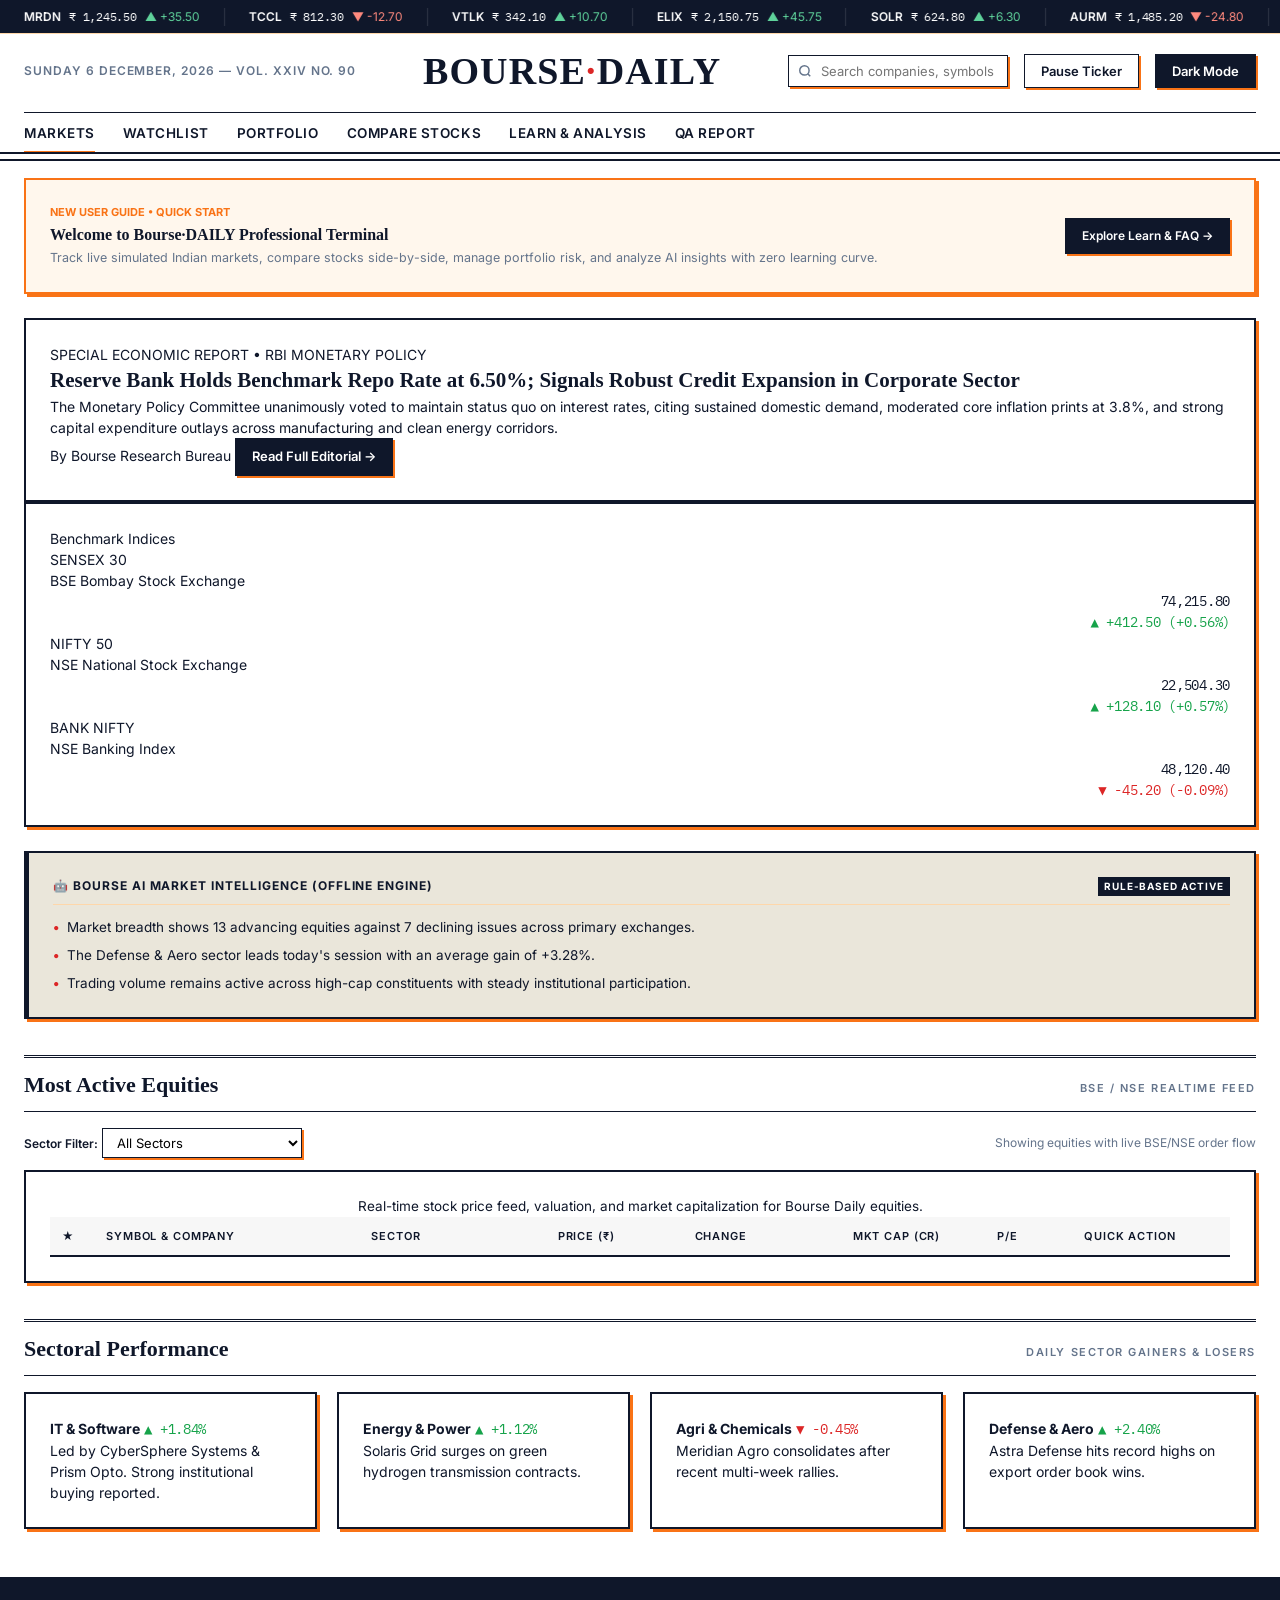
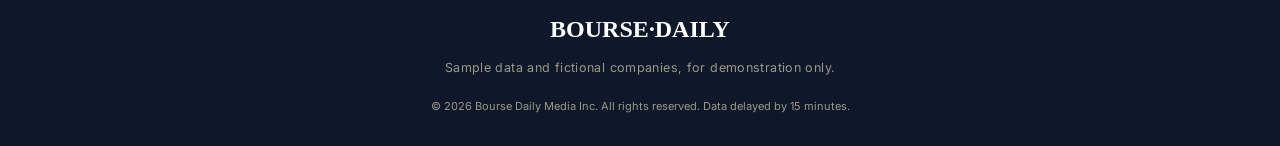
==== commit 04f25aea: "feat: complete professional orange & white editorial redesign, dark mode toggle, side-by-side compar" ====
--- a/index.html
+++ b/index.html
@@ -36,12 +36,14 @@
             <div id="search-dropdown" class="search-dropdown" role="listbox"></div>
           </div>
           <button id="sim-pause-btn" class="btn" aria-pressed="false">Pause Ticker</button>
+          <button id="dark-mode-toggle" class="btn" style="background: var(--ink); color: var(--paper);" aria-label="Toggle Dark Mode">Dark Mode</button>
         </div>
       </div>
       <nav class="nav-bar" aria-label="Primary">
         <a href="index.html" class="nav-link active" aria-current="page">Markets</a>
         <a href="watchlist.html" class="nav-link">Watchlist</a>
         <a href="watchlist.html#portfolio" class="nav-link">Portfolio</a>
+        <a href="compare.html" class="nav-link">Compare Stocks</a>
         <a href="learn.html" class="nav-link">Learn & Analysis</a>
         <a href="qa.html" class="nav-link">QA Report</a>
       </nav>
@@ -51,8 +53,19 @@
   <!-- MAIN CONTENT -->
   <main id="main-content" class="wrap main-wrap">
     
-    <!-- MARKET INDICES & LEAD STORY -->
-    <div class="hero-grid">
+    <!-- BEGINNER WELCOME BRIEFING BAR -->
+    <div class="box" style="margin-bottom: 24px; background: var(--surface); border-color: var(--orange);">
+      <div style="display: flex; justify-content: space-between; align-items: center; flex-wrap: wrap; gap: 16px;">
+        <div>
+          <div style="font-size: 11px; text-transform: uppercase; font-weight: 700; color: var(--orange);">New User Guide • Quick Start</div>
+          <h3 style="font-size: 16px; font-family: var(--font-serif); margin-top: 2px;">Welcome to Bourse·DAILY Professional Terminal</h3>
+          <p style="font-size: 12.5px; color: var(--mute); margin-top: 2px;">Track live simulated Indian markets, compare stocks side-by-side, manage portfolio risk, and analyze AI insights with zero learning curve.</p>
+        </div>
+        <div>
+          <a href="learn.html" class="btn primary" style="font-size: 12px; padding: 8px 16px;">Explore Learn & FAQ →</a>
+        </div>
+      </div>
+    </div>
       <!-- Lead Story Box -->
       <div class="box lead-story-box">
         <div>
--- a/css/styles.css
+++ b/css/styles.css
@@ -1,25 +1,50 @@
-/* ==========================================================================
-   BOURSE·DAILY — css/styles.css (Upgraded Master Stylesheet)
-   ========================================================================== */
+/* Dark Mode Theme Variables & Toggle styles */
+body.dark-mode {
+  --paper: #121212;
+  --ink: #f8fafc;
+  --surface: #1e1b18;
+  --line-color: #332922;
+  --orange: #f97316;
+  --orange-dark: #ea580c;
+  --mute: #94a3b8;
+  --shadow: 3px 3px 0 var(--orange);
+}
+body.dark-mode .box {
+  background: #18181b;
+  border-color: #3f3f46;
+  color: #f8fafc;
+}
+body.dark-mode tr:nth-child(even), body.dark-mode .table-row:nth-child(even) {
+  background-color: #1e1b18;
+}
+body.dark-mode tr:nth-child(odd), body.dark-mode .table-row:nth-child(odd) {
+  background-color: #18181b;
+}
+body.dark-mode tr:hover, body.dark-mode .table-row:hover {
+  background-color: #27272a !important;
+}
 
 /* Design tokens / Variables */
 :root {
-  --paper: #F2EFE6;
-  --paper-rgb: 242, 239, 230;
-  --ink: #14181A;
-  --ink-rgb: 20, 24, 26;
-  --yellow: #F5D547;
-  --yellow-rgb: 245, 213, 71;
-  --gain: #0F7B4F;
-  --gain-rgb: 15, 123, 79;
-  --loss: #C8372D;
-  --loss-rgb: 200, 55, 45;
-  --mute: #6B6A60;
-  --mute-rgb: 107, 106, 96;
-  --line-color: #9B9886;
-  --shadow: 3px 3px 0 var(--ink);
-  --shadow-lg: 5px 5px 0 var(--ink);
-  --shadow-sm: 2px 2px 0 var(--ink);
+  --paper: #ffffff;
+  --paper-rgb: 255, 255, 255;
+  --ink: #0f172a;
+  --ink-rgb: 15, 23, 42;
+  --yellow: #f97316;
+  --yellow-rgb: 249, 115, 22;
+  --orange: #f97316;
+  --orange-dark: #ea580c;
+  --surface: #fff7ed;
+  --gain: #16a34a;
+  --gain-rgb: 22, 163, 74;
+  --loss: #dc2626;
+  --loss-rgb: 220, 38, 38;
+  --mute: #64748b;
+  --mute-rgb: 100, 116, 139;
+  --line-color: #fed7aa;
+  --shadow: 3px 3px 0 var(--orange);
+  --shadow-lg: 5px 5px 0 var(--orange);
+  --shadow-sm: 2px 2px 0 var(--orange);
   --font-serif: Lora, serif;
   --font-display: 'Playfair Display', Lora, serif;
   --font-sans: Inter, sans-serif;
@@ -86,7 +111,11 @@
 /* Typography helpers */
 .serif { font-family: var(--font-serif); }
 .display { font-family: var(--font-display); }
-.mono { font-family: var(--font-mono); font-variant-numeric: tabular-nums; }
+.mono {
+  font-family: var(--font-mono);
+  font-variant-numeric: tabular-nums;
+  letter-spacing: -0.02em;
+}
 .up { color: var(--gain); }
 .dn { color: var(--loss); }
 
@@ -402,9 +431,15 @@
 .box {
   background: var(--paper);
   border: 2px solid var(--ink);
-  padding: 20px;
-  box-shadow: var(--shadow);
+  padding: 24px;
+  box-shadow: 3px 3px 0 var(--orange);
   position: relative;
+  transition: transform 0.2s ease, box-shadow 0.2s ease;
+}
+
+.box:hover {
+  transform: translateY(-2px);
+  box-shadow: 5px 5px 0 var(--orange);
 }
 
 .sec-head {
@@ -600,9 +635,26 @@
   to { transform: translateY(12px); opacity: 0; }
 }
 
-/* ==========================================================================
-   FOOTER
-   ========================================================================== */
+/* Orange & White Focus & Hover Micro-Interactions */
+input:focus, select:focus, button:focus {
+  outline: 2px solid var(--orange) !important;
+  outline-offset: 2px;
+}
+.btn:hover {
+  background-color: var(--orange-dark) !important;
+  transform: translateY(-1px);
+  box-shadow: 2px 2px 0 var(--ink);
+}
+tr:nth-child(even), .table-row:nth-child(even) {
+  background-color: var(--surface);
+}
+tr:nth-child(odd), .table-row:nth-child(odd) {
+  background-color: var(--paper);
+}
+tr:hover, .table-row:hover {
+  background-color: #fed7aa !important;
+  transition: background-color 0.15s ease;
+}
 footer {
   margin-top: auto;
   border-top: 2px solid var(--ink);
--- a/code/animations.css
+++ b/code/animations.css
@@ -64,10 +64,21 @@
   100% { transform: rotateX(-15deg) translateY(-20px); opacity: 0; }
 }
 
-/* 4. Reduced Motion Overrides */
-@media (prefers-reduced-motion: reduce) {
-  .flash-up, .flash-down, .star-btn.starred, .page-transitioning {
-    animation: none !important;
-    transition: none !important;
-  }
+/* 5. Smooth Slide & Fade In Entrances */
+@keyframes slideInUp {
+  0% { opacity: 0; transform: translateY(20px); }
+  100% { opacity: 1; transform: translateY(0); }
 }
+
+@keyframes slideInRight {
+  0% { opacity: 0; transform: translateX(-20px); }
+  100% { opacity: 1; transform: translateX(0); }
+}
+
+.slide-up {
+  animation: slideInUp 0.4s cubic-bezier(0.16, 1, 0.3, 1) forwards;
+}
+
+.slide-right {
+  animation: slideInRight 0.4s cubic-bezier(0.16, 1, 0.3, 1) forwards;
+}
